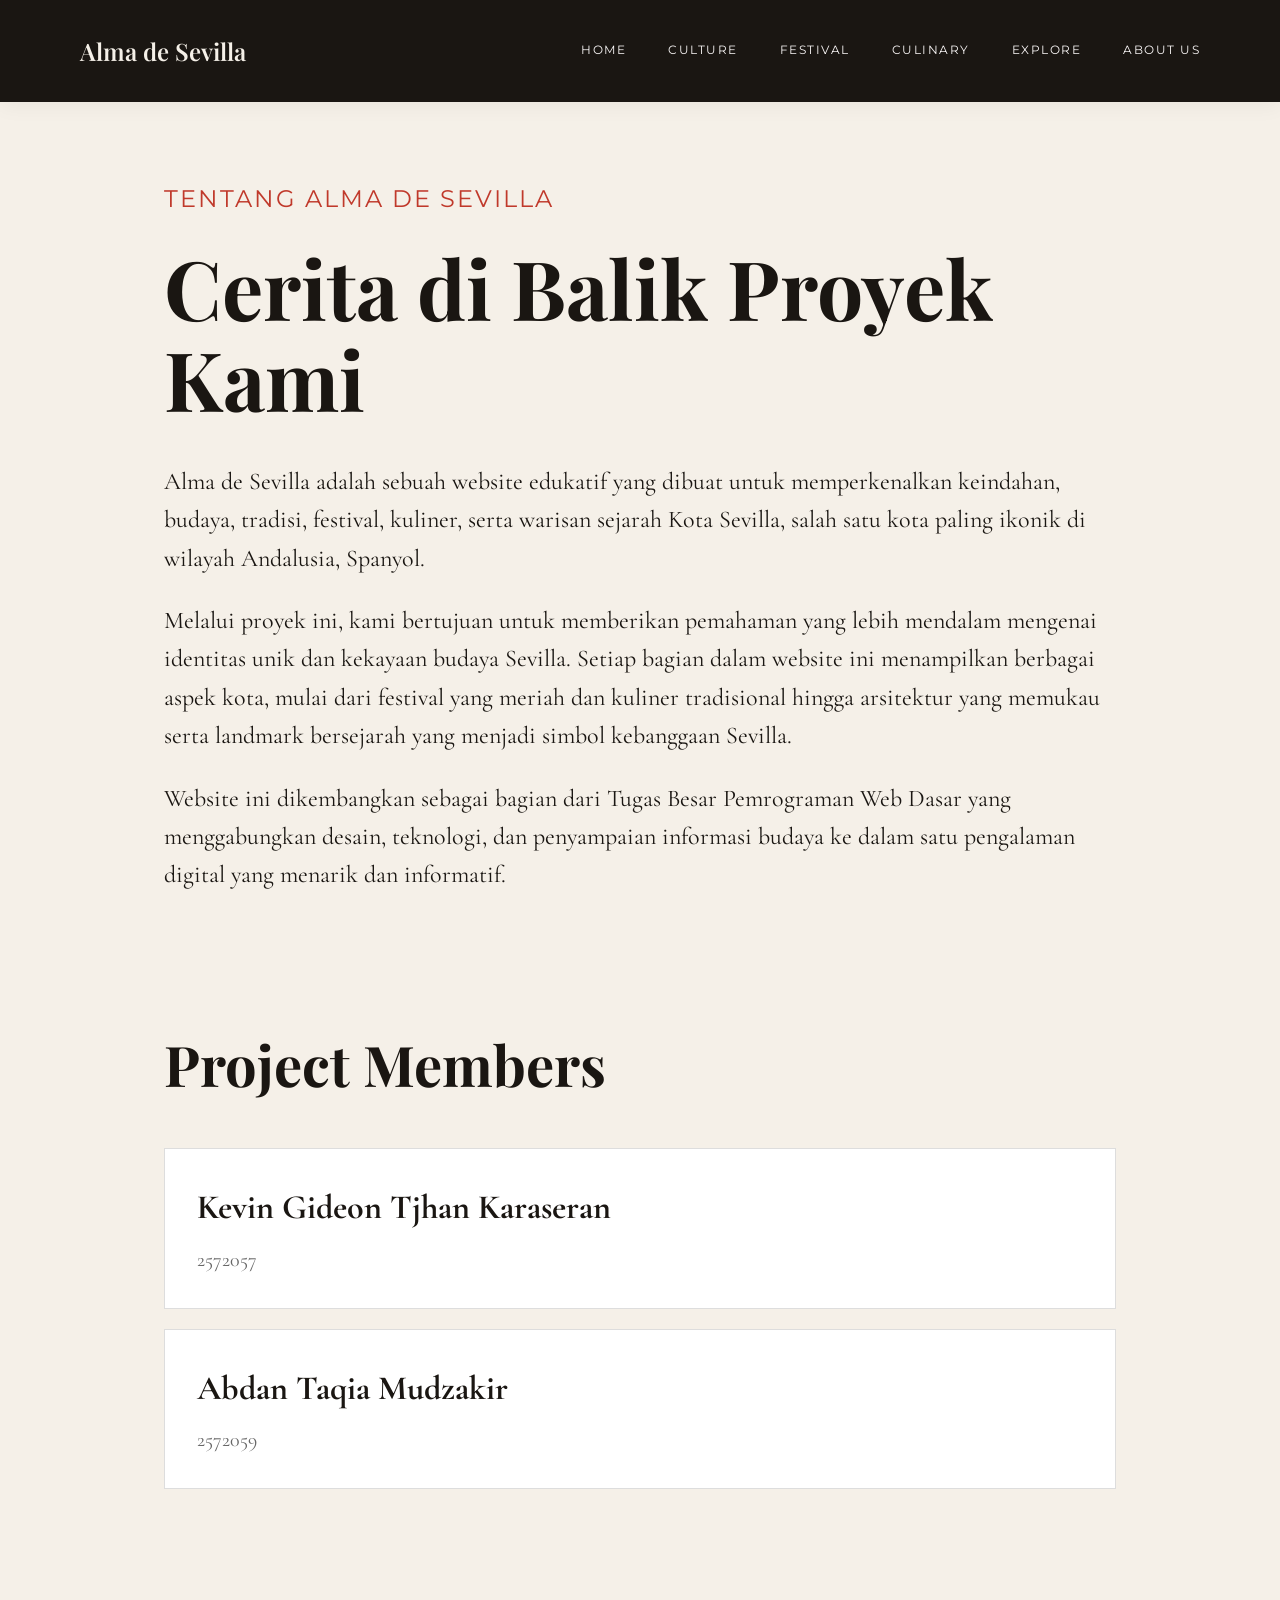
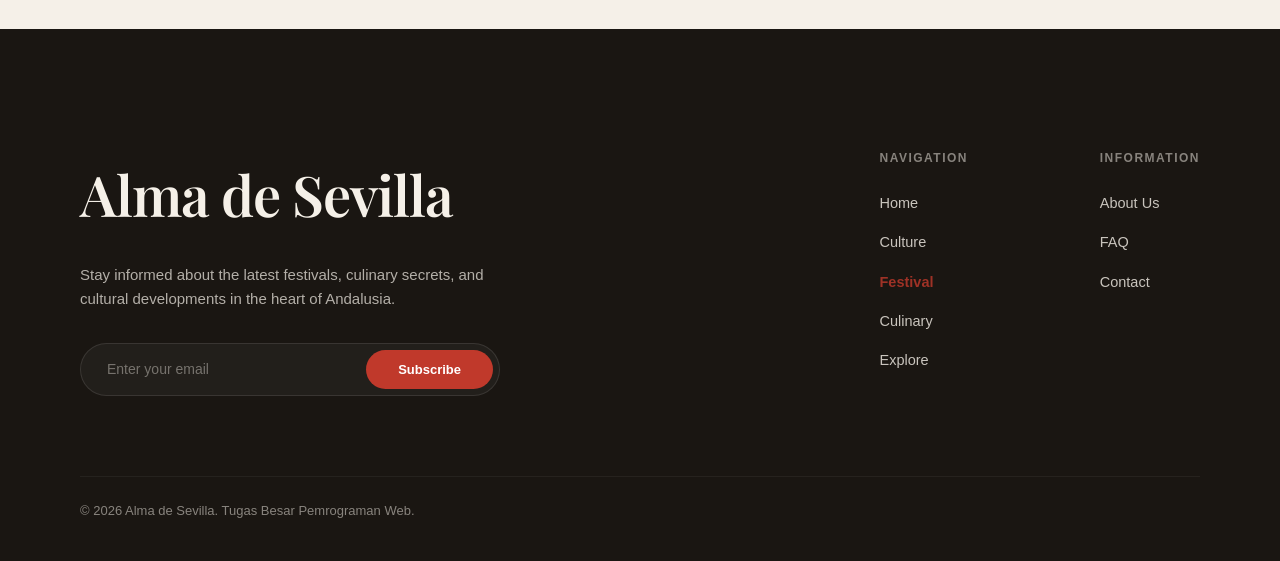
==== about.html @ d0338a28 "Update halaman about us" ====
<!DOCTYPE html>
<html lang="en">

<head>
    <meta charset="UTF-8">
    <meta name="viewport" content="width=device-width, initial-scale=1.0">

    <title>About Us | Alma de Sevilla</title>

    <link rel="preconnect" href="https://fonts.googleapis.com">
    <link rel="preconnect" href="https://fonts.gstatic.com" crossorigin>

    <link
        href="https://fonts.googleapis.com/css2?family=Playfair+Display:wght@400;500;600;700&family=Cormorant+Garamond:wght@400;500;600;700&family=Montserrat:wght@400;500;600&display=swap"
        rel="stylesheet">

    <style>
        :root {
            --cream: #F5F0E8;
            --cream-light: #E8E0D0;
            --black: #1A1612;
            --red: #C0392B;
            --clay: #8C7B5E;
        }

        * {
            margin: 0;
            padding: 0;
            box-sizing: border-box;
        }

        html {
            scroll-behavior: smooth;
        }

        body {
            font-family: 'Cormorant Garamond', serif;
            background: var(--cream);
            color: var(--black);
            line-height: 1.6;
        }

        a {
            text-decoration: none;
            color: inherit;
        }

        /* ================= NAVBAR ================= */

        header {
            position: fixed;
            top: 0;
            left: 0;
            width: 100%;
            z-index: 1000;
            background: var(--cream);
            box-shadow: 0 4px 20px rgba(0, 0, 0, 0.05);
        }

        .navbar {
            width: 100%;
            display: flex;
            align-items: center;
            justify-content: space-between;
            padding: 24px 24px;
            background: var(--black);
        }

        .logo {
            font-family: 'Playfair Display', serif;
            font-size: 24px;
            font-weight: 600;
            color: var(--cream);
            transition: 0.4s ease;
        }

        .nav-menu {
            display: none;
        }

        .nav-menu a {
            font-family: 'Montserrat', sans-serif;
            font-size: 12px;
            letter-spacing: 1.5px;
            text-transform: uppercase;
            color: #faf7f7;
            transition: 0.3s ease;
            position: relative;
            padding-bottom: 4px;
        }

        .nav-menu a:hover,
        .nav-menu a.active {
            color: var(--red);
        }

        .menu-btn {
            background: none;
            border: none;
            outline: none;
            cursor: pointer;

            font-size: 32px;
            color: #ffffff;
            line-height: 1;

            z-index: 1001;
            transition: 0.4s ease;
        }

        .mobile-nav {
            position: absolute;
            top: 100%;
            left: 0;
            width: 100%;
            background: rgba(0, 0, 0, 0.85);
            backdrop-filter: blur(12px);
            -webkit-backdrop-filter: blur(12px);
            padding: 24px;
            gap: 20px;
            z-index: 999;
            display: none;
            border-top: 1px solid rgba(255, 255, 255, 0.1);
        }

        .mobile-nav.active {
            display: flex;
            flex-direction: column;
        }

        .mobile-nav a {
            font-family: 'EB Garamond', serif;
            font-size: 15px;
            letter-spacing: 1px;
            text-transform: uppercase;
            color: #ffffff;
            padding: 10px 0;
            border-bottom: 1px solid rgba(255, 255, 255, 0.05);
        }

        .mobile-nav a:last-child {
            border-bottom: none;
        }

        .mobile-nav a:hover,
        .mobile-nav a.active {
            color: var(--red);
        }

        /* GAYA NAVBAR SAAT DI-SCROLL */
        header.scrolled {
            background-color: var(--cream);
        }

        header.scrolled .navbar {
            background: transparent;
            backdrop-filter: none;
            padding: 16px 24px;
            box-shadow: 0 4px 20px rgba(0, 0, 0, 0.05);
        }

        header.scrolled .logo {
            color: var(--black);
        }

        header.scrolled .menu-btn {
            color: var(--black);
        }

        header.scrolled .nav-menu a {
            color: var(--black);
        }

        header.scrolled .nav-menu a:hover {
            color: var(--red);
        }

        header.scrolled .nav-menu a.active {
            color: var(--red);
        }

        @media(min-width: 768px) {
            .navbar {
                padding: 28px 40px;
            }

            header.scrolled .navbar {
                padding: 18px 40px;
            }

            .nav-menu {
                display: flex;
                align-items: center;
                gap: 24px;
            }

            .menu-btn,
            .mobile-nav,
            .mobile-nav.active {
                display: none !important;
            }
        }

        @media(min-width: 1100px) {
            .navbar {
                padding: 32px 80px;
            }

            header.scrolled .navbar {
                padding: 20px 80px;
            }

            .nav-menu {
                gap: 42px;
            }
        }

        /* Mobile Overlay */
        .mobile-overlay {
            position: fixed;
            inset: 0;
            background: rgba(0, 0, 0, 0.4);
            z-index: 998;
            opacity: 0;
            pointer-events: none;
            transition: opacity 0.4s ease;
        }

        .mobile-overlay.active {
            opacity: 1;
            pointer-events: auto;
        }

        /* ================= ABOUT ================= */

        .about {
            max-width: 1000px;
            margin: auto;
            padding: 180px 24px 100px;
        }

        .label {
            font-family: 'Montserrat', sans-serif;
            font-size: 12px;
            letter-spacing: 2px;
            text-transform: uppercase;
            color: var(--red);
            margin-bottom: 20px;
        }

        .about h1 {
            font-family: 'Playfair Display', serif;
            font-size: clamp(48px, 8vw, 82px);
            line-height: 1.1;
            margin-bottom: 40px;
        }

        .about p {
            font-size: 24px;
            margin-bottom: 24px;
        }

        /* ================= TEAM ================= */

        .team {
            max-width: 1000px;
            margin: auto;
            padding: 0 24px 120px;
        }

        .team h2 {
            font-family: 'Playfair Display', serif;
            font-size: 56px;
            margin-bottom: 40px;
        }

        .member {
            background: white;
            border: 1px solid #ddd;
            padding: 32px;
            margin-bottom: 20px;
            transition: .3s;
        }

        .member:hover {
            transform: translateY(-5px);
        }

        .member h3 {
            font-size: 34px;
            margin-bottom: 8px;
        }

        .member p {
            font-size: 20px;
            color: #666;
        }

        /* ================= FOOTER ================= */
        .mega-footer {
            width: 100%;
            background-color: #1A1612;
            /* Warna dasar Hitam Andalusia */
            color: #F5F0E8;
            /* Warna teks Krem Sevilla */
            padding: 80px 24px 24px 24px;
            font-family: 'Lato', sans-serif;
        }

        .mega-container {
            max-width: 1400px;
            margin: auto;
            display: flex;
            flex-direction: column;
            gap: 60px;
        }

        /* --- BAGIAN KIRI (Brand, Deskripsi, & Form) --- */
        .mega-left {
            max-width: 420px;
        }

        .mega-brand {
            font-family: 'Playfair Display', serif;
            font-size: 48px;
            /* Teks besar nan elegan */
            font-weight: 600;
            letter-spacing: -1px;
            margin-bottom: 24px;
        }

        .mega-desc {
            font-size: 15px;
            line-height: 1.6;
            opacity: 0.7;
            margin-bottom: 32px;
        }

        /* Desain Form Subscribe (Bentuk Kapsul Gelap) */
        .mega-subscribe {
            display: flex;
            background-color: rgba(255, 255, 255, 0.04);
            /* Kotak abu-abu transparan super tipis */
            border-radius: 50px;
            /* Membuat bentuk kapsul sempurna */
            padding: 6px;
            border: 1px solid rgba(255, 255, 255, 0.1);
        }

        .mega-subscribe input {
            flex: 1;
            background: transparent;
            border: none;
            outline: none;
            color: #F5F0E8;
            padding: 10px 20px;
            font-family: 'Lato', sans-serif;
            font-size: 14px;
        }

        .mega-subscribe input::placeholder {
            color: rgba(245, 240, 232, 0.4);
            /* Placeholder sedikit memudar */
        }

        .mega-subscribe button {
            background-color: #C0392B;
            /* Tombol Merah Flamenco */
            color: #ffffff;
            border: none;
            /* Menghilangkan garis tepi bawaan tombol */
            border-radius: 50px;
            /* Tombol kapsul menyesuaikan kotaknya */
            padding: 12px 32px;
            font-family: 'Lato', sans-serif;
            font-size: 13px;
            font-weight: 700;
            cursor: pointer;
            transition: background-color 0.3s ease;
        }

        .mega-subscribe button:hover {
            background-color: #a93226;
        }

        /* --- BAGIAN KANAN (2 Kolom Navigasi Utama) --- */
        .mega-right {
            display: grid;
            grid-template-columns: 1fr 1fr;
            /* Membagi otomatis menjadi 2 kolom rapi */
            gap: 40px;
        }

        .mega-col {
            display: flex;
            flex-direction: column;
            gap: 16px;
        }

        .mega-col h4 {
            font-family: 'Lato', sans-serif;
            font-size: 12px;
            text-transform: uppercase;
            letter-spacing: 1.5px;
            opacity: 0.5;
            /* Dibuat pudar agar menjadi pemisah judul yang elegan */
            margin-bottom: 8px;
        }

        .mega-col a {
            font-size: 14.5px;
            color: #F5F0E8;
            opacity: 0.8;
            transition: all 0.3s ease;
        }

        .mega-col a:hover {
            opacity: 1;
            color: #C0392B;
            /* Hover teks berubah warna kemerahan */
        }

        /* --- BAGIAN BAWAH (Garis Pembatas & Copyright) --- */
        .mega-bottom {
            max-width: 1400px;
            margin: 80px auto 0 auto;
            padding-top: 24px;
            border-top: 1px solid rgba(255, 255, 255, 0.1);
            /* Garis batas tipis */
            text-align: center;
            font-size: 13px;
            opacity: 0.5;
        }

        /* ==========================================================================
   MEDIA QUERY DESKTOP / LAPTOP (768px ke atas)
   ========================================================================== */
        @media(min-width: 768px) {
            .mega-footer {
                padding: 100px 40px 30px 40px;
            }

            .mega-container {
                flex-direction: row;
                /* Berubah jadi format berjejer Kiri-Kanan di Laptop */
                justify-content: space-between;
            }

            .mega-brand {
                font-size: 56px;
                /* Ukuran font judul brand membesar */
            }

            .mega-right {
                gap: 80px;
                /* Jarak celah antar 2 kolom navigasi sedikit dilebarkan */
            }

            .mega-bottom {
                text-align: left;
                /* Teks copyright bergeser ke pinggir kiri agar lebih rapi di monitor lebar */
            }
        }

        /* ==========================================================================
   MEDIA QUERY MONITOR LEBAR (1100px ke atas)
   ========================================================================== */
        @media(min-width: 1100px) {
            .mega-footer {
                padding: 120px 80px 40px 80px;
            }

            .mega-right {
                gap: 120px;
                /* Jarak maksimal antar kolom jika layar sangat lebar */
            }
        }
    </style>
</head>

<body>
    <header>
        <div class="navbar">
            <a href="index.html" class="logo">Alma de Sevilla</a>
            <nav class="nav-menu">
                <a href="index.html">Home</a>
                <a href="budaya.html">Culture</a>
                <a href="festival.html">Festival</a>
                <a href="kuliner.html">Culinary</a>
                <a href="jelajahi.html">Explore</a>
                <a href="about.html">About Us</a>
            </nav>

            <button class="menu-btn">&#9776;</button>
        </div>

        <div class="mobile-nav">
            <a href="budaya.html" onclick="tutupMenu()">Culture</a>
            <a href="festival.html" onclick="tutupMenu()">Festival</a>
            <a href="kuliner.html" onclick="tutupMenu()">Culinary</a>
            <a href="jelajahi.html" onclick="tutupMenu()">Explore</a>
            <a href="about.html" onclick="tutupMenu()">About Us</a>
        </div>
    </header>

    <section class="about">

        <p class="label">Tentang Alma de Sevilla</p>

        <h1>Cerita di Balik Proyek Kami</h1>

        <p>
            Alma de Sevilla adalah sebuah website edukatif yang dibuat untuk
            memperkenalkan keindahan, budaya, tradisi, festival, kuliner,
            serta warisan sejarah Kota Sevilla, salah satu kota paling ikonik
            di wilayah Andalusia, Spanyol.
        </p>

        <p>
            Melalui proyek ini, kami bertujuan untuk memberikan pemahaman yang
            lebih mendalam mengenai identitas unik dan kekayaan budaya Sevilla.
            Setiap bagian dalam website ini menampilkan berbagai aspek kota,
            mulai dari festival yang meriah dan kuliner tradisional hingga
            arsitektur yang memukau serta landmark bersejarah yang menjadi
            simbol kebanggaan Sevilla.
        </p>

        <p>
            Website ini dikembangkan sebagai bagian dari Tugas Besar Pemrograman Web Dasar
            yang menggabungkan desain, teknologi, dan penyampaian informasi budaya
            ke dalam satu pengalaman digital yang menarik dan informatif.
        </p>

    </section>

    <section class="team">
        <h2>Project Members</h2>
        <div class="member">
            <h3>Kevin Gideon Tjhan Karaseran</h3>
            <p>2572057</p>
        </div>
        <div class="member">
            <h3>Abdan Taqia Mudzakir</h3>
            <p>2572059</p>
        </div>

    </section>


    <script>
        // Mengambil elemen tombol pemicu menu berdasarkan class menu-btn
        const menuBtn = document.querySelector(".menu-btn");

        // Mengambil elemen kontainer navigasi mobile berdasarkan class mobile-nav
        const mobileNav = document.querySelector(".mobile-nav");

        // Fungsi untuk membuka dan menutup menu navigasi pada layar mobile
        menuBtn.addEventListener("click", function () {

            // Menambah atau menghapus class active pada navigasi mobile secara bergantian
            mobileNav.classList.toggle("active");

            // Memeriksa status menu untuk menentukan bentuk ikon tombol
            if (mobileNav.classList.contains("active")) {
                // Jika menu dalam keadaan terbuka, ikon diubah menjadi tanda silang
                menuBtn.innerHTML = "&#10006;";
            } else {
                // Jika menu dalam keadaan tertutup, ikon dikembalikan menjadi garis tiga
                menuBtn.innerHTML = "&#9776;";
            }
        });

        function tutupMenu() {
            mobileNav.classList.remove("active");
            menuBtn.innerHTML = "&#9776;";
        }

        window.addEventListener("scroll", function () {

            const header = document.querySelector("header");

            if (window.scrollY > 50) {
                header.classList.add("scrolled");
            } else {
                header.classList.remove("scrolled");
            }
        });
    </script>

    <footer class="mega-footer">
        <div class="mega-container">
            <div class="mega-left">
                <h2 class="mega-brand">Alma de Sevilla</h2>
                <p class="mega-desc">
                    Stay informed about the latest festivals, culinary secrets, and cultural developments in the heart
                    of Andalusia.
                </p>
                <form class="mega-subscribe" onsubmit="event.preventDefault();">
                    <input type="email" placeholder="Enter your email" required>
                    <button type="submit">Subscribe</button>
                </form>
            </div>

            <div class="mega-right">
                <div class="mega-col">
                    <h4>Navigation</h4>
                    <a href="index.html">Home</a>
                    <a href="budaya.html">Culture</a>
                    <a href="festival.html" style="color: var(--red); font-weight: 700;">Festival</a>
                    <a href="kuliner.html">Culinary</a>
                    <a href="jelajahi.html">Explore</a>
                </div>
                <div class="mega-col">
                    <h4>Information</h4>
                    <a href="about.html">About Us</a>
                    <a href="#">FAQ</a>
                    <a href="#">Contact</a>
                </div>
            </div>
        </div>

        <div class="mega-bottom">
            <p>&copy; 2026 Alma de Sevilla. Tugas Besar Pemrograman Web.</p>
        </div>
    </footer>


</body>

</html>
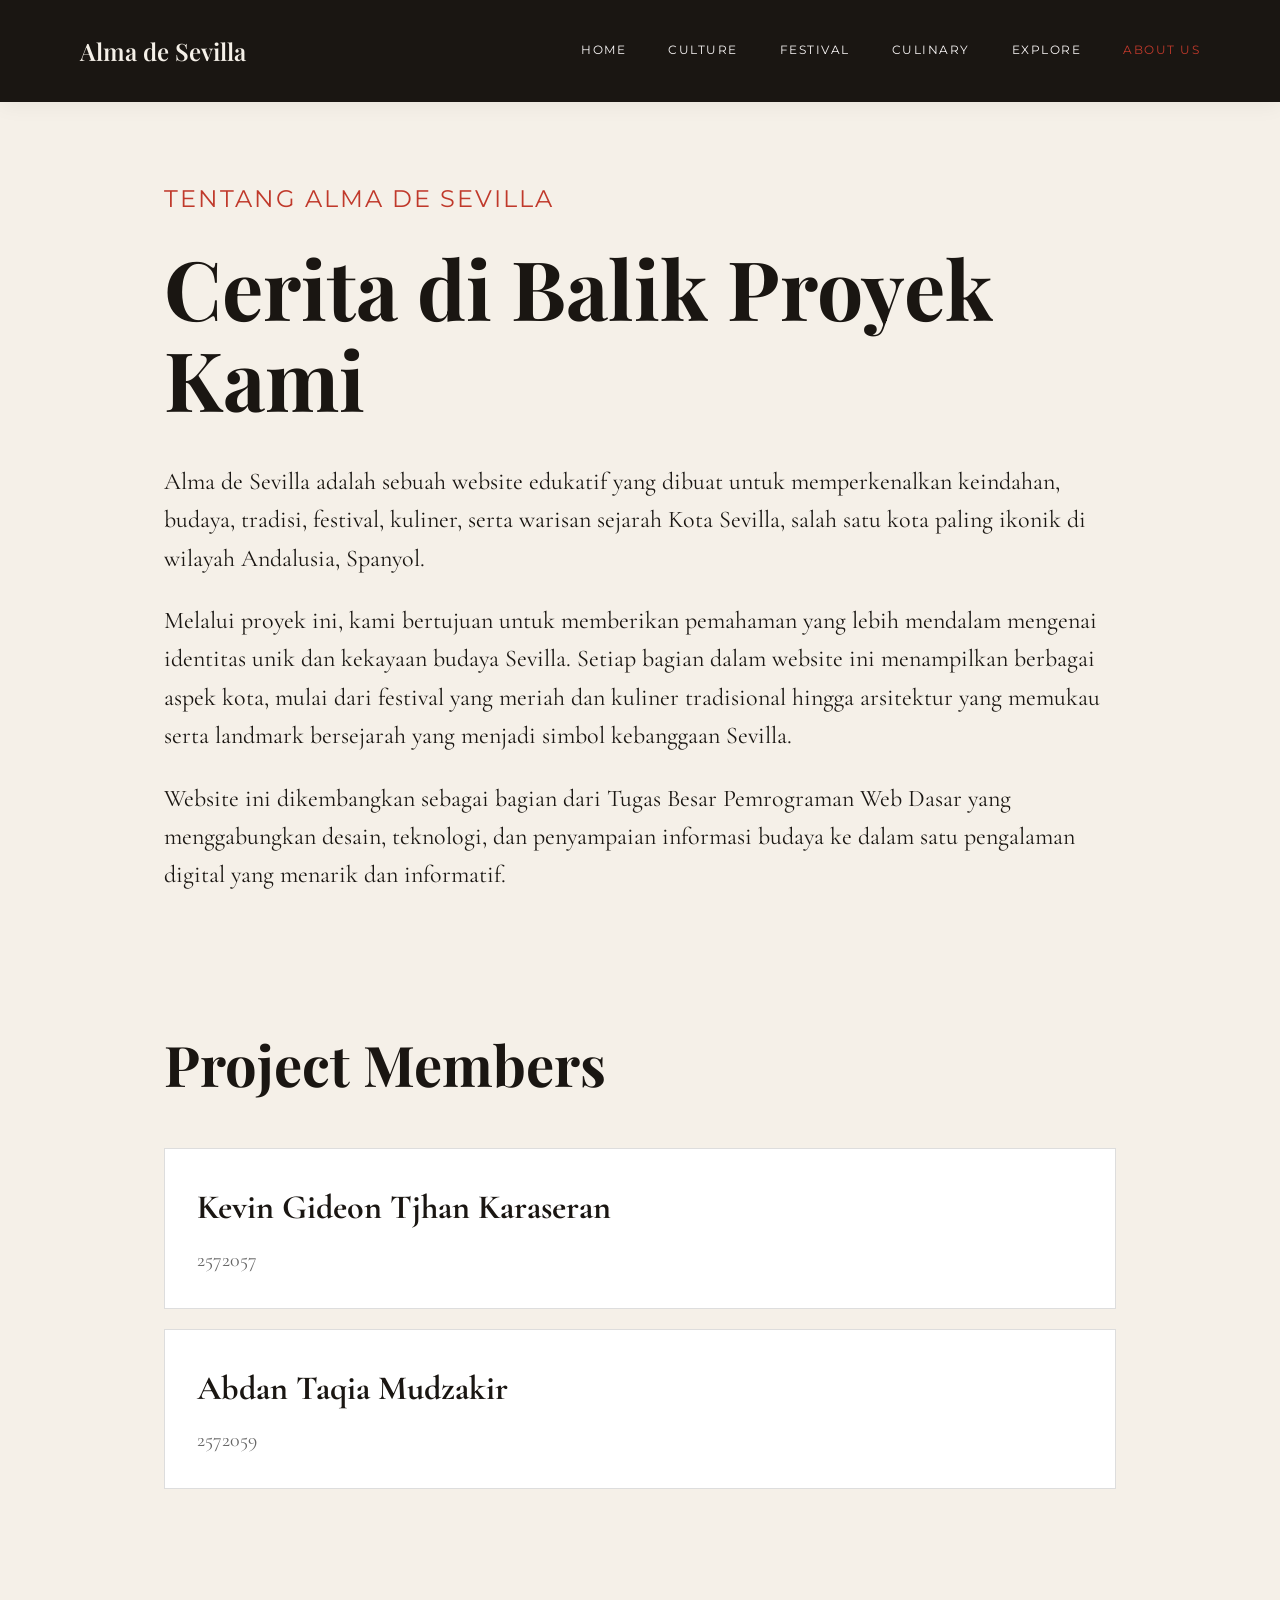
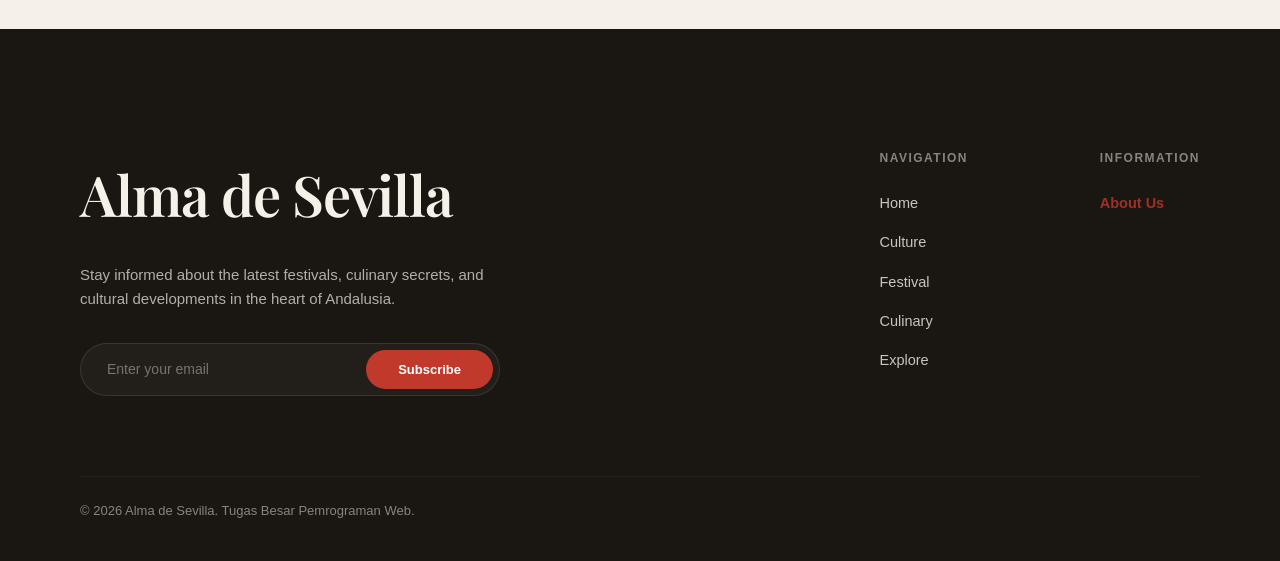
==== commit ea1d5447: "Update halaman dan styling" ====
--- a/about.html
+++ b/about.html
@@ -13,469 +13,7 @@
     <link
         href="https://fonts.googleapis.com/css2?family=Playfair+Display:wght@400;500;600;700&family=Cormorant+Garamond:wght@400;500;600;700&family=Montserrat:wght@400;500;600&display=swap"
         rel="stylesheet">
-
-    <style>
-        :root {
-            --cream: #F5F0E8;
-            --cream-light: #E8E0D0;
-            --black: #1A1612;
-            --red: #C0392B;
-            --clay: #8C7B5E;
-        }
-
-        * {
-            margin: 0;
-            padding: 0;
-            box-sizing: border-box;
-        }
-
-        html {
-            scroll-behavior: smooth;
-        }
-
-        body {
-            font-family: 'Cormorant Garamond', serif;
-            background: var(--cream);
-            color: var(--black);
-            line-height: 1.6;
-        }
-
-        a {
-            text-decoration: none;
-            color: inherit;
-        }
-
-        /* ================= NAVBAR ================= */
-
-        header {
-            position: fixed;
-            top: 0;
-            left: 0;
-            width: 100%;
-            z-index: 1000;
-            background: var(--cream);
-            box-shadow: 0 4px 20px rgba(0, 0, 0, 0.05);
-        }
-
-        .navbar {
-            width: 100%;
-            display: flex;
-            align-items: center;
-            justify-content: space-between;
-            padding: 24px 24px;
-            background: var(--black);
-        }
-
-        .logo {
-            font-family: 'Playfair Display', serif;
-            font-size: 24px;
-            font-weight: 600;
-            color: var(--cream);
-            transition: 0.4s ease;
-        }
-
-        .nav-menu {
-            display: none;
-        }
-
-        .nav-menu a {
-            font-family: 'Montserrat', sans-serif;
-            font-size: 12px;
-            letter-spacing: 1.5px;
-            text-transform: uppercase;
-            color: #faf7f7;
-            transition: 0.3s ease;
-            position: relative;
-            padding-bottom: 4px;
-        }
-
-        .nav-menu a:hover,
-        .nav-menu a.active {
-            color: var(--red);
-        }
-
-        .menu-btn {
-            background: none;
-            border: none;
-            outline: none;
-            cursor: pointer;
-
-            font-size: 32px;
-            color: #ffffff;
-            line-height: 1;
-
-            z-index: 1001;
-            transition: 0.4s ease;
-        }
-
-        .mobile-nav {
-            position: absolute;
-            top: 100%;
-            left: 0;
-            width: 100%;
-            background: rgba(0, 0, 0, 0.85);
-            backdrop-filter: blur(12px);
-            -webkit-backdrop-filter: blur(12px);
-            padding: 24px;
-            gap: 20px;
-            z-index: 999;
-            display: none;
-            border-top: 1px solid rgba(255, 255, 255, 0.1);
-        }
-
-        .mobile-nav.active {
-            display: flex;
-            flex-direction: column;
-        }
-
-        .mobile-nav a {
-            font-family: 'EB Garamond', serif;
-            font-size: 15px;
-            letter-spacing: 1px;
-            text-transform: uppercase;
-            color: #ffffff;
-            padding: 10px 0;
-            border-bottom: 1px solid rgba(255, 255, 255, 0.05);
-        }
-
-        .mobile-nav a:last-child {
-            border-bottom: none;
-        }
-
-        .mobile-nav a:hover,
-        .mobile-nav a.active {
-            color: var(--red);
-        }
-
-        /* GAYA NAVBAR SAAT DI-SCROLL */
-        header.scrolled {
-            background-color: var(--cream);
-        }
-
-        header.scrolled .navbar {
-            background: transparent;
-            backdrop-filter: none;
-            padding: 16px 24px;
-            box-shadow: 0 4px 20px rgba(0, 0, 0, 0.05);
-        }
-
-        header.scrolled .logo {
-            color: var(--black);
-        }
-
-        header.scrolled .menu-btn {
-            color: var(--black);
-        }
-
-        header.scrolled .nav-menu a {
-            color: var(--black);
-        }
-
-        header.scrolled .nav-menu a:hover {
-            color: var(--red);
-        }
-
-        header.scrolled .nav-menu a.active {
-            color: var(--red);
-        }
-
-        @media(min-width: 768px) {
-            .navbar {
-                padding: 28px 40px;
-            }
-
-            header.scrolled .navbar {
-                padding: 18px 40px;
-            }
-
-            .nav-menu {
-                display: flex;
-                align-items: center;
-                gap: 24px;
-            }
-
-            .menu-btn,
-            .mobile-nav,
-            .mobile-nav.active {
-                display: none !important;
-            }
-        }
-
-        @media(min-width: 1100px) {
-            .navbar {
-                padding: 32px 80px;
-            }
-
-            header.scrolled .navbar {
-                padding: 20px 80px;
-            }
-
-            .nav-menu {
-                gap: 42px;
-            }
-        }
-
-        /* Mobile Overlay */
-        .mobile-overlay {
-            position: fixed;
-            inset: 0;
-            background: rgba(0, 0, 0, 0.4);
-            z-index: 998;
-            opacity: 0;
-            pointer-events: none;
-            transition: opacity 0.4s ease;
-        }
-
-        .mobile-overlay.active {
-            opacity: 1;
-            pointer-events: auto;
-        }
-
-        /* ================= ABOUT ================= */
-
-        .about {
-            max-width: 1000px;
-            margin: auto;
-            padding: 180px 24px 100px;
-        }
-
-        .label {
-            font-family: 'Montserrat', sans-serif;
-            font-size: 12px;
-            letter-spacing: 2px;
-            text-transform: uppercase;
-            color: var(--red);
-            margin-bottom: 20px;
-        }
-
-        .about h1 {
-            font-family: 'Playfair Display', serif;
-            font-size: clamp(48px, 8vw, 82px);
-            line-height: 1.1;
-            margin-bottom: 40px;
-        }
-
-        .about p {
-            font-size: 24px;
-            margin-bottom: 24px;
-        }
-
-        /* ================= TEAM ================= */
-
-        .team {
-            max-width: 1000px;
-            margin: auto;
-            padding: 0 24px 120px;
-        }
-
-        .team h2 {
-            font-family: 'Playfair Display', serif;
-            font-size: 56px;
-            margin-bottom: 40px;
-        }
-
-        .member {
-            background: white;
-            border: 1px solid #ddd;
-            padding: 32px;
-            margin-bottom: 20px;
-            transition: .3s;
-        }
-
-        .member:hover {
-            transform: translateY(-5px);
-        }
-
-        .member h3 {
-            font-size: 34px;
-            margin-bottom: 8px;
-        }
-
-        .member p {
-            font-size: 20px;
-            color: #666;
-        }
-
-        /* ================= FOOTER ================= */
-        .mega-footer {
-            width: 100%;
-            background-color: #1A1612;
-            /* Warna dasar Hitam Andalusia */
-            color: #F5F0E8;
-            /* Warna teks Krem Sevilla */
-            padding: 80px 24px 24px 24px;
-            font-family: 'Lato', sans-serif;
-        }
-
-        .mega-container {
-            max-width: 1400px;
-            margin: auto;
-            display: flex;
-            flex-direction: column;
-            gap: 60px;
-        }
-
-        /* --- BAGIAN KIRI (Brand, Deskripsi, & Form) --- */
-        .mega-left {
-            max-width: 420px;
-        }
-
-        .mega-brand {
-            font-family: 'Playfair Display', serif;
-            font-size: 48px;
-            /* Teks besar nan elegan */
-            font-weight: 600;
-            letter-spacing: -1px;
-            margin-bottom: 24px;
-        }
-
-        .mega-desc {
-            font-size: 15px;
-            line-height: 1.6;
-            opacity: 0.7;
-            margin-bottom: 32px;
-        }
-
-        /* Desain Form Subscribe (Bentuk Kapsul Gelap) */
-        .mega-subscribe {
-            display: flex;
-            background-color: rgba(255, 255, 255, 0.04);
-            /* Kotak abu-abu transparan super tipis */
-            border-radius: 50px;
-            /* Membuat bentuk kapsul sempurna */
-            padding: 6px;
-            border: 1px solid rgba(255, 255, 255, 0.1);
-        }
-
-        .mega-subscribe input {
-            flex: 1;
-            background: transparent;
-            border: none;
-            outline: none;
-            color: #F5F0E8;
-            padding: 10px 20px;
-            font-family: 'Lato', sans-serif;
-            font-size: 14px;
-        }
-
-        .mega-subscribe input::placeholder {
-            color: rgba(245, 240, 232, 0.4);
-            /* Placeholder sedikit memudar */
-        }
-
-        .mega-subscribe button {
-            background-color: #C0392B;
-            /* Tombol Merah Flamenco */
-            color: #ffffff;
-            border: none;
-            /* Menghilangkan garis tepi bawaan tombol */
-            border-radius: 50px;
-            /* Tombol kapsul menyesuaikan kotaknya */
-            padding: 12px 32px;
-            font-family: 'Lato', sans-serif;
-            font-size: 13px;
-            font-weight: 700;
-            cursor: pointer;
-            transition: background-color 0.3s ease;
-        }
-
-        .mega-subscribe button:hover {
-            background-color: #a93226;
-        }
-
-        /* --- BAGIAN KANAN (2 Kolom Navigasi Utama) --- */
-        .mega-right {
-            display: grid;
-            grid-template-columns: 1fr 1fr;
-            /* Membagi otomatis menjadi 2 kolom rapi */
-            gap: 40px;
-        }
-
-        .mega-col {
-            display: flex;
-            flex-direction: column;
-            gap: 16px;
-        }
-
-        .mega-col h4 {
-            font-family: 'Lato', sans-serif;
-            font-size: 12px;
-            text-transform: uppercase;
-            letter-spacing: 1.5px;
-            opacity: 0.5;
-            /* Dibuat pudar agar menjadi pemisah judul yang elegan */
-            margin-bottom: 8px;
-        }
-
-        .mega-col a {
-            font-size: 14.5px;
-            color: #F5F0E8;
-            opacity: 0.8;
-            transition: all 0.3s ease;
-        }
-
-        .mega-col a:hover {
-            opacity: 1;
-            color: #C0392B;
-            /* Hover teks berubah warna kemerahan */
-        }
-
-        /* --- BAGIAN BAWAH (Garis Pembatas & Copyright) --- */
-        .mega-bottom {
-            max-width: 1400px;
-            margin: 80px auto 0 auto;
-            padding-top: 24px;
-            border-top: 1px solid rgba(255, 255, 255, 0.1);
-            /* Garis batas tipis */
-            text-align: center;
-            font-size: 13px;
-            opacity: 0.5;
-        }
-
-        /* ==========================================================================
-   MEDIA QUERY DESKTOP / LAPTOP (768px ke atas)
-   ========================================================================== */
-        @media(min-width: 768px) {
-            .mega-footer {
-                padding: 100px 40px 30px 40px;
-            }
-
-            .mega-container {
-                flex-direction: row;
-                /* Berubah jadi format berjejer Kiri-Kanan di Laptop */
-                justify-content: space-between;
-            }
-
-            .mega-brand {
-                font-size: 56px;
-                /* Ukuran font judul brand membesar */
-            }
-
-            .mega-right {
-                gap: 80px;
-                /* Jarak celah antar 2 kolom navigasi sedikit dilebarkan */
-            }
-
-            .mega-bottom {
-                text-align: left;
-                /* Teks copyright bergeser ke pinggir kiri agar lebih rapi di monitor lebar */
-            }
-        }
-
-        /* ==========================================================================
-   MEDIA QUERY MONITOR LEBAR (1100px ke atas)
-   ========================================================================== */
-        @media(min-width: 1100px) {
-            .mega-footer {
-                padding: 120px 80px 40px 80px;
-            }
-
-            .mega-right {
-                gap: 120px;
-                /* Jarak maksimal antar kolom jika layar sangat lebar */
-            }
-        }
-    </style>
+    <link rel="stylesheet" href="css/about.css">
 </head>
 
 <body>
@@ -488,13 +26,14 @@
                 <a href="festival.html">Festival</a>
                 <a href="kuliner.html">Culinary</a>
                 <a href="jelajahi.html">Explore</a>
-                <a href="about.html">About Us</a>
+                <a href="about.html" class="active">About Us</a>
             </nav>
 
             <button class="menu-btn">&#9776;</button>
         </div>
 
         <div class="mobile-nav">
+            <a href="index.html" onclick="tutupMenu()">Home</a>
             <a href="budaya.html" onclick="tutupMenu()">Culture</a>
             <a href="festival.html" onclick="tutupMenu()">Festival</a>
             <a href="kuliner.html" onclick="tutupMenu()">Culinary</a>
@@ -546,47 +85,6 @@
 
     </section>
 
-
-    <script>
-        // Mengambil elemen tombol pemicu menu berdasarkan class menu-btn
-        const menuBtn = document.querySelector(".menu-btn");
-
-        // Mengambil elemen kontainer navigasi mobile berdasarkan class mobile-nav
-        const mobileNav = document.querySelector(".mobile-nav");
-
-        // Fungsi untuk membuka dan menutup menu navigasi pada layar mobile
-        menuBtn.addEventListener("click", function () {
-
-            // Menambah atau menghapus class active pada navigasi mobile secara bergantian
-            mobileNav.classList.toggle("active");
-
-            // Memeriksa status menu untuk menentukan bentuk ikon tombol
-            if (mobileNav.classList.contains("active")) {
-                // Jika menu dalam keadaan terbuka, ikon diubah menjadi tanda silang
-                menuBtn.innerHTML = "&#10006;";
-            } else {
-                // Jika menu dalam keadaan tertutup, ikon dikembalikan menjadi garis tiga
-                menuBtn.innerHTML = "&#9776;";
-            }
-        });
-
-        function tutupMenu() {
-            mobileNav.classList.remove("active");
-            menuBtn.innerHTML = "&#9776;";
-        }
-
-        window.addEventListener("scroll", function () {
-
-            const header = document.querySelector("header");
-
-            if (window.scrollY > 50) {
-                header.classList.add("scrolled");
-            } else {
-                header.classList.remove("scrolled");
-            }
-        });
-    </script>
-
     <footer class="mega-footer">
         <div class="mega-container">
             <div class="mega-left">
@@ -606,15 +104,13 @@
                     <h4>Navigation</h4>
                     <a href="index.html">Home</a>
                     <a href="budaya.html">Culture</a>
-                    <a href="festival.html" style="color: var(--red); font-weight: 700;">Festival</a>
+                    <a href="festival.html" >Festival</a>
                     <a href="kuliner.html">Culinary</a>
                     <a href="jelajahi.html">Explore</a>
                 </div>
                 <div class="mega-col">
                     <h4>Information</h4>
-                    <a href="about.html">About Us</a>
-                    <a href="#">FAQ</a>
-                    <a href="#">Contact</a>
+                    <a href="about.html" style="color: var(--red); font-weight: 700;">About Us</a>
                 </div>
             </div>
         </div>
@@ -624,7 +120,7 @@
         </div>
     </footer>
 
-
+    <script src="js/index.js"></script>
 </body>
 
 </html>
--- a/css/about.css
+++ b/css/about.css
@@ -0,0 +1,460 @@
+ :root {
+            --cream: #F5F0E8;
+            --cream-light: #E8E0D0;
+            --black: #1A1612;
+            --red: #C0392B;
+            --clay: #8C7B5E;
+        }
+
+        * {
+            margin: 0;
+            padding: 0;
+            box-sizing: border-box;
+        }
+
+        html {
+            scroll-behavior: smooth;
+        }
+
+        body {
+            font-family: 'Cormorant Garamond', serif;
+            background: var(--cream);
+            color: var(--black);
+            line-height: 1.6;
+        }
+
+        a {
+            text-decoration: none;
+            color: inherit;
+        }
+
+        /* ================= NAVBAR ================= */
+
+        header {
+            position: fixed;
+            top: 0;
+            left: 0;
+            width: 100%;
+            z-index: 1000;
+            background: var(--cream);
+            box-shadow: 0 4px 20px rgba(0, 0, 0, 0.05);
+        }
+
+        .navbar {
+            width: 100%;
+            display: flex;
+            align-items: center;
+            justify-content: space-between;
+            padding: 24px 24px;
+            background: var(--black);
+        }
+
+        .logo {
+            font-family: 'Playfair Display', serif;
+            font-size: 24px;
+            font-weight: 600;
+            color: var(--cream);
+            transition: 0.4s ease;
+        }
+
+        .nav-menu {
+            display: none;
+        }
+
+        .nav-menu a {
+            font-family: 'Montserrat', sans-serif;
+            font-size: 12px;
+            letter-spacing: 1.5px;
+            text-transform: uppercase;
+            color: #faf7f7;
+            transition: 0.3s ease;
+            position: relative;
+            padding-bottom: 4px;
+        }
+
+        .nav-menu a:hover,
+        .nav-menu a.active {
+            color: var(--red);
+        }
+
+        .menu-btn {
+            background: none;
+            border: none;
+            outline: none;
+            cursor: pointer;
+
+            font-size: 32px;
+            color: #ffffff;
+            line-height: 1;
+
+            z-index: 1001;
+            transition: 0.4s ease;
+        }
+
+        .mobile-nav {
+            position: absolute;
+            top: 100%;
+            left: 0;
+            width: 100%;
+            background: rgba(0, 0, 0, 0.85);
+            backdrop-filter: blur(12px);
+            -webkit-backdrop-filter: blur(12px);
+            padding: 24px;
+            gap: 20px;
+            z-index: 999;
+            display: none;
+            border-top: 1px solid rgba(255, 255, 255, 0.1);
+        }
+
+        .mobile-nav.active {
+            display: flex;
+            flex-direction: column;
+        }
+
+        .mobile-nav a {
+            font-family: 'EB Garamond', serif;
+            font-size: 15px;
+            letter-spacing: 1px;
+            text-transform: uppercase;
+            color: #ffffff;
+            padding: 10px 0;
+            border-bottom: 1px solid rgba(255, 255, 255, 0.05);
+        }
+
+        .mobile-nav a:last-child {
+            border-bottom: none;
+        }
+
+        .mobile-nav a:hover,
+        .mobile-nav a.active {
+            color: var(--red);
+        }
+
+        /* GAYA NAVBAR SAAT DI-SCROLL */
+        header.scrolled {
+            background-color: var(--cream);
+        }
+
+        header.scrolled .navbar {
+            background: transparent;
+            backdrop-filter: none;
+            padding: 16px 24px;
+            box-shadow: 0 4px 20px rgba(0, 0, 0, 0.05);
+        }
+
+        header.scrolled .logo {
+            color: var(--black);
+        }
+
+        header.scrolled .menu-btn {
+            color: var(--black);
+        }
+
+        header.scrolled .nav-menu a {
+            color: var(--black);
+        }
+
+        header.scrolled .nav-menu a:hover {
+            color: var(--red);
+        }
+
+        header.scrolled .nav-menu a.active {
+            color: var(--red);
+        }
+
+        @media(min-width: 768px) {
+            .navbar {
+                padding: 28px 40px;
+            }
+
+            header.scrolled .navbar {
+                padding: 18px 40px;
+            }
+
+            .nav-menu {
+                display: flex;
+                align-items: center;
+                gap: 24px;
+            }
+
+            .menu-btn,
+            .mobile-nav,
+            .mobile-nav.active {
+                display: none !important;
+            }
+        }
+
+        @media(min-width: 1100px) {
+            .navbar {
+                padding: 32px 80px;
+            }
+
+            header.scrolled .navbar {
+                padding: 20px 80px;
+            }
+
+            .nav-menu {
+                gap: 42px;
+            }
+        }
+
+        /* Mobile Overlay */
+        .mobile-overlay {
+            position: fixed;
+            inset: 0;
+            background: rgba(0, 0, 0, 0.4);
+            z-index: 998;
+            opacity: 0;
+            pointer-events: none;
+            transition: opacity 0.4s ease;
+        }
+
+        .mobile-overlay.active {
+            opacity: 1;
+            pointer-events: auto;
+        }
+
+        /* ================= ABOUT ================= */
+
+        .about {
+            max-width: 1000px;
+            margin: auto;
+            padding: 180px 24px 100px;
+        }
+
+        .label {
+            font-family: 'Montserrat', sans-serif;
+            font-size: 12px;
+            letter-spacing: 2px;
+            text-transform: uppercase;
+            color: var(--red);
+            margin-bottom: 20px;
+        }
+
+        .about h1 {
+            font-family: 'Playfair Display', serif;
+            font-size: clamp(48px, 8vw, 82px);
+            line-height: 1.1;
+            margin-bottom: 40px;
+        }
+
+        .about p {
+            font-size: 24px;
+            margin-bottom: 24px;
+        }
+
+        /* ================= TEAM ================= */
+
+        .team {
+            max-width: 1000px;
+            margin: auto;
+            padding: 0 24px 120px;
+        }
+
+        .team h2 {
+            font-family: 'Playfair Display', serif;
+            font-size: 56px;
+            margin-bottom: 40px;
+        }
+
+        .member {
+            background: white;
+            border: 1px solid #ddd;
+            padding: 32px;
+            margin-bottom: 20px;
+            transition: .3s;
+        }
+
+        .member:hover {
+            transform: translateY(-5px);
+        }
+
+        .member h3 {
+            font-size: 34px;
+            margin-bottom: 8px;
+        }
+
+        .member p {
+            font-size: 20px;
+            color: #666;
+        }
+
+        /* ================= FOOTER ================= */
+        .mega-footer {
+            width: 100%;
+            background-color: #1A1612;
+            /* Warna dasar Hitam Andalusia */
+            color: #F5F0E8;
+            /* Warna teks Krem Sevilla */
+            padding: 80px 24px 24px 24px;
+            font-family: 'Lato', sans-serif;
+        }
+
+        .mega-container {
+            max-width: 1400px;
+            margin: auto;
+            display: flex;
+            flex-direction: column;
+            gap: 60px;
+        }
+
+        /* --- BAGIAN KIRI (Brand, Deskripsi, & Form) --- */
+        .mega-left {
+            max-width: 420px;
+        }
+
+        .mega-brand {
+            font-family: 'Playfair Display', serif;
+            font-size: 48px;
+            /* Teks besar nan elegan */
+            font-weight: 600;
+            letter-spacing: -1px;
+            margin-bottom: 24px;
+        }
+
+        .mega-desc {
+            font-size: 15px;
+            line-height: 1.6;
+            opacity: 0.7;
+            margin-bottom: 32px;
+        }
+
+        /* Desain Form Subscribe (Bentuk Kapsul Gelap) */
+        .mega-subscribe {
+            display: flex;
+            background-color: rgba(255, 255, 255, 0.04);
+            /* Kotak abu-abu transparan super tipis */
+            border-radius: 50px;
+            /* Membuat bentuk kapsul sempurna */
+            padding: 6px;
+            border: 1px solid rgba(255, 255, 255, 0.1);
+        }
+
+        .mega-subscribe input {
+            flex: 1;
+            background: transparent;
+            border: none;
+            outline: none;
+            color: #F5F0E8;
+            padding: 10px 20px;
+            font-family: 'Lato', sans-serif;
+            font-size: 14px;
+        }
+
+        .mega-subscribe input::placeholder {
+            color: rgba(245, 240, 232, 0.4);
+            /* Placeholder sedikit memudar */
+        }
+
+        .mega-subscribe button {
+            background-color: #C0392B;
+            /* Tombol Merah Flamenco */
+            color: #ffffff;
+            border: none;
+            /* Menghilangkan garis tepi bawaan tombol */
+            border-radius: 50px;
+            /* Tombol kapsul menyesuaikan kotaknya */
+            padding: 12px 32px;
+            font-family: 'Lato', sans-serif;
+            font-size: 13px;
+            font-weight: 700;
+            cursor: pointer;
+            transition: background-color 0.3s ease;
+        }
+
+        .mega-subscribe button:hover {
+            background-color: #a93226;
+        }
+
+        /* --- BAGIAN KANAN (2 Kolom Navigasi Utama) --- */
+        .mega-right {
+            display: grid;
+            grid-template-columns: 1fr 1fr;
+            /* Membagi otomatis menjadi 2 kolom rapi */
+            gap: 40px;
+        }
+
+        .mega-col {
+            display: flex;
+            flex-direction: column;
+            gap: 16px;
+        }
+
+        .mega-col h4 {
+            font-family: 'Lato', sans-serif;
+            font-size: 12px;
+            text-transform: uppercase;
+            letter-spacing: 1.5px;
+            opacity: 0.5;
+            /* Dibuat pudar agar menjadi pemisah judul yang elegan */
+            margin-bottom: 8px;
+        }
+
+        .mega-col a {
+            font-size: 14.5px;
+            color: #F5F0E8;
+            opacity: 0.8;
+            transition: all 0.3s ease;
+        }
+
+        .mega-col a:hover {
+            opacity: 1;
+            color: #C0392B;
+            /* Hover teks berubah warna kemerahan */
+        }
+
+        /* --- BAGIAN BAWAH (Garis Pembatas & Copyright) --- */
+        .mega-bottom {
+            max-width: 1400px;
+            margin: 80px auto 0 auto;
+            padding-top: 24px;
+            border-top: 1px solid rgba(255, 255, 255, 0.1);
+            /* Garis batas tipis */
+            text-align: center;
+            font-size: 13px;
+            opacity: 0.5;
+        }
+
+        /* ==========================================================================
+   MEDIA QUERY DESKTOP / LAPTOP (768px ke atas)
+   ========================================================================== */
+        @media(min-width: 768px) {
+            .mega-footer {
+                padding: 100px 40px 30px 40px;
+            }
+
+            .mega-container {
+                flex-direction: row;
+                /* Berubah jadi format berjejer Kiri-Kanan di Laptop */
+                justify-content: space-between;
+            }
+
+            .mega-brand {
+                font-size: 56px;
+                /* Ukuran font judul brand membesar */
+            }
+
+            .mega-right {
+                gap: 80px;
+                /* Jarak celah antar 2 kolom navigasi sedikit dilebarkan */
+            }
+
+            .mega-bottom {
+                text-align: left;
+                /* Teks copyright bergeser ke pinggir kiri agar lebih rapi di monitor lebar */
+            }
+        }
+
+        /* ==========================================================================
+   MEDIA QUERY MONITOR LEBAR (1100px ke atas)
+   ========================================================================== */
+        @media(min-width: 1100px) {
+            .mega-footer {
+                padding: 120px 80px 40px 80px;
+            }
+
+            .mega-right {
+                gap: 120px;
+                /* Jarak maksimal antar kolom jika layar sangat lebar */
+            }
+        }
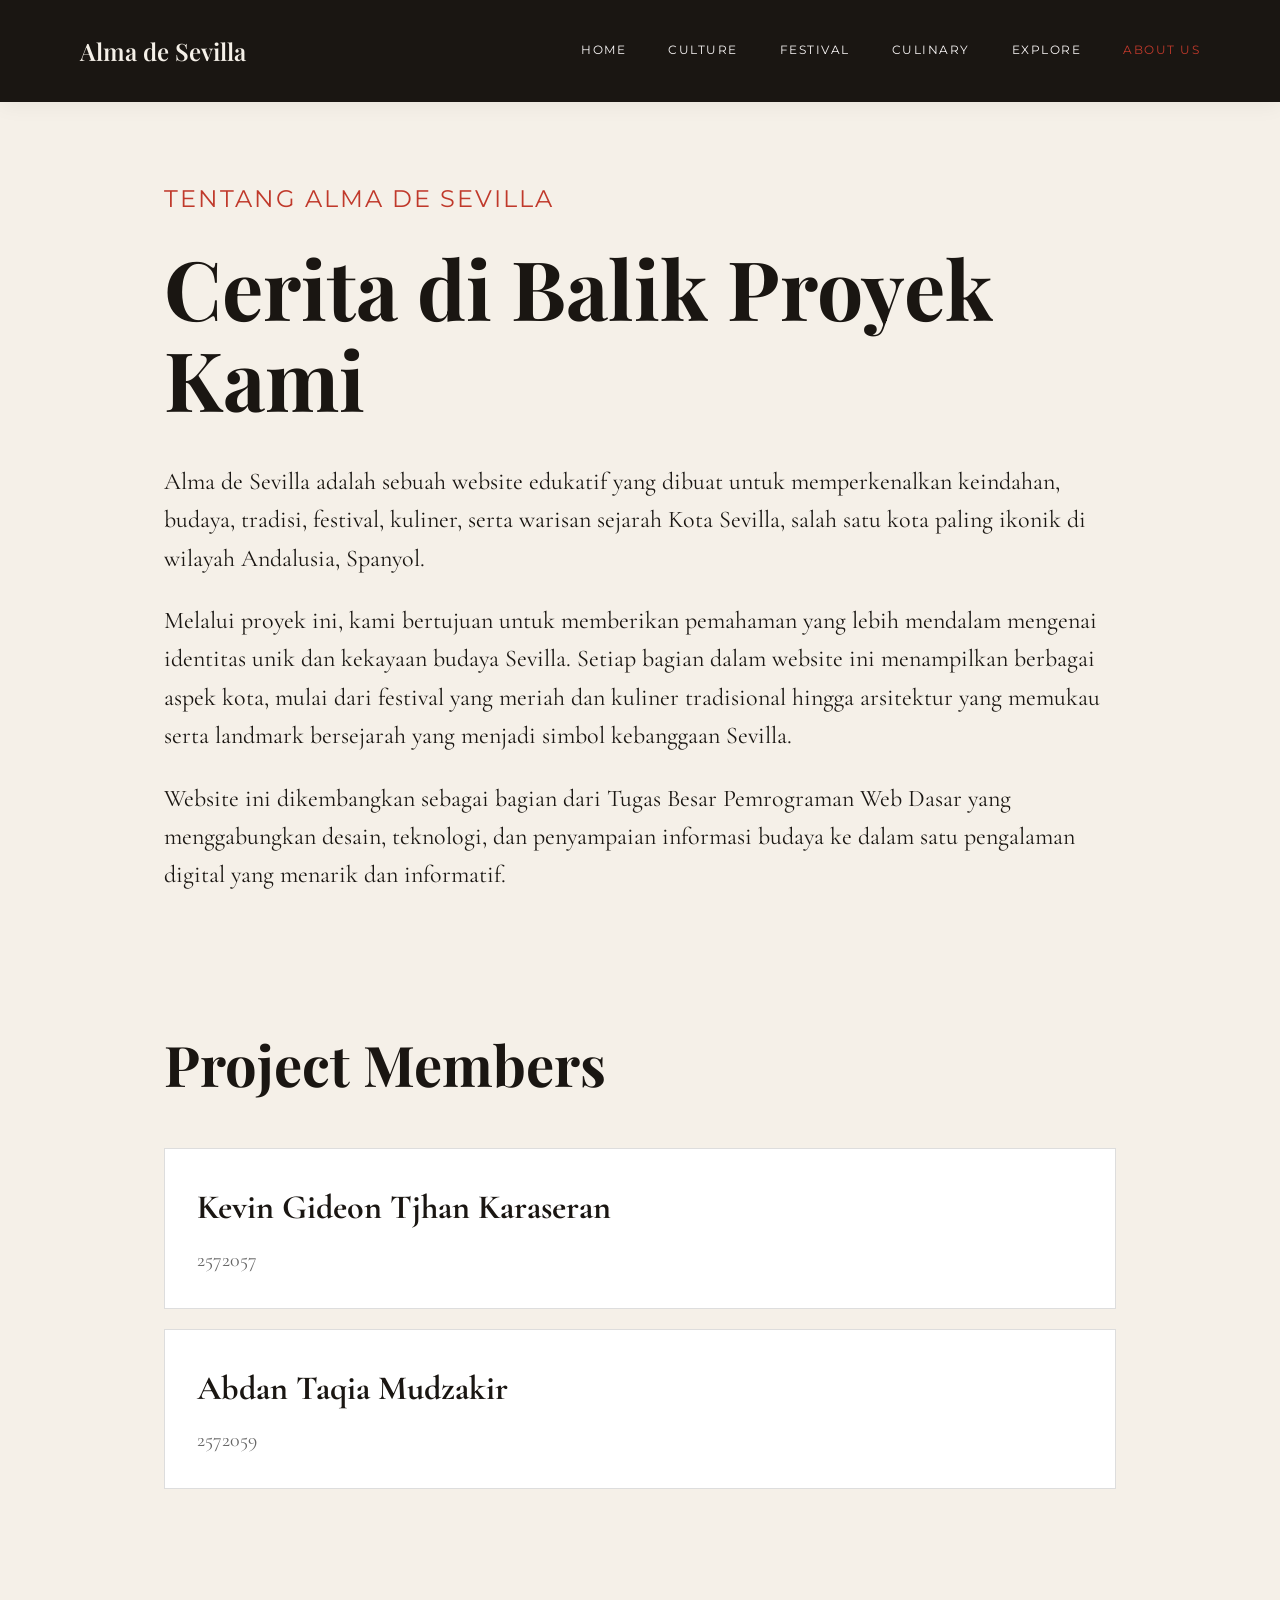
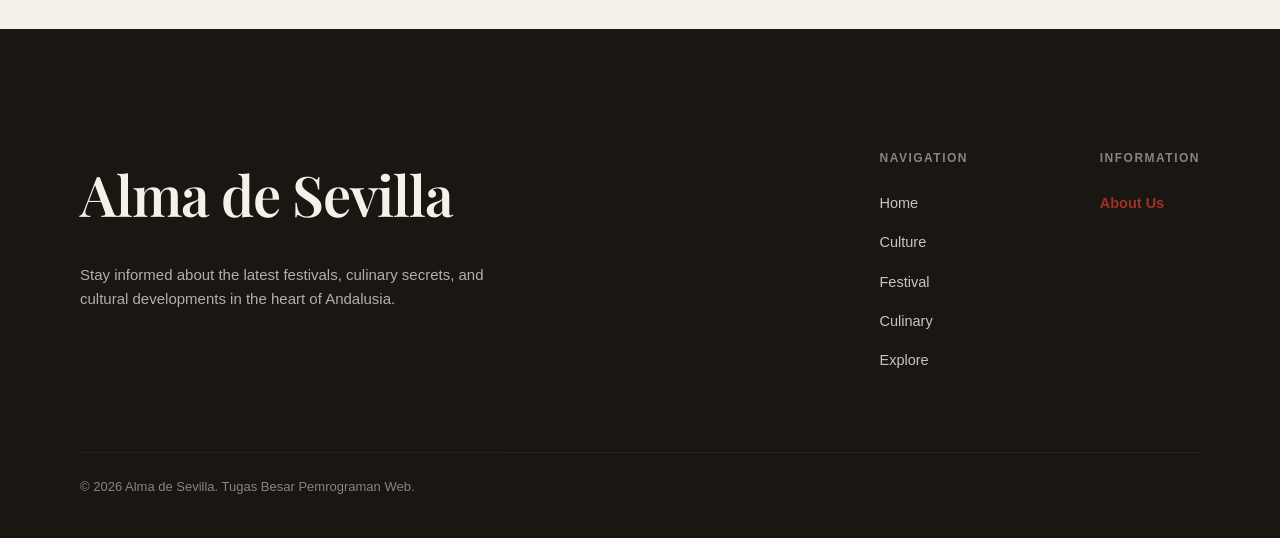
==== commit 57294de5: "merevisi semua page" ====
--- a/about.html
+++ b/about.html
@@ -38,7 +38,7 @@
             <a href="festival.html" onclick="tutupMenu()">Festival</a>
             <a href="kuliner.html" onclick="tutupMenu()">Culinary</a>
             <a href="jelajahi.html" onclick="tutupMenu()">Explore</a>
-            <a href="about.html" onclick="tutupMenu()">About Us</a>
+            <a href="about.html"class= "active" onclick="tutupMenu()">About Us</a>
         </div>
     </header>
 
@@ -93,10 +93,6 @@
                     Stay informed about the latest festivals, culinary secrets, and cultural developments in the heart
                     of Andalusia.
                 </p>
-                <form class="mega-subscribe" onsubmit="event.preventDefault();">
-                    <input type="email" placeholder="Enter your email" required>
-                    <button type="submit">Subscribe</button>
-                </form>
             </div>
 
             <div class="mega-right">
--- a/css/about.css
+++ b/css/about.css
@@ -118,7 +118,7 @@
             text-transform: uppercase;
             color: #ffffff;
             padding: 10px 0;
-            border-bottom: 1px solid rgba(255, 255, 255, 0.05);
+            border-bottom: 1px solid rgba(255,255,255,.05);
         }
 
         .mobile-nav a:last-child {
